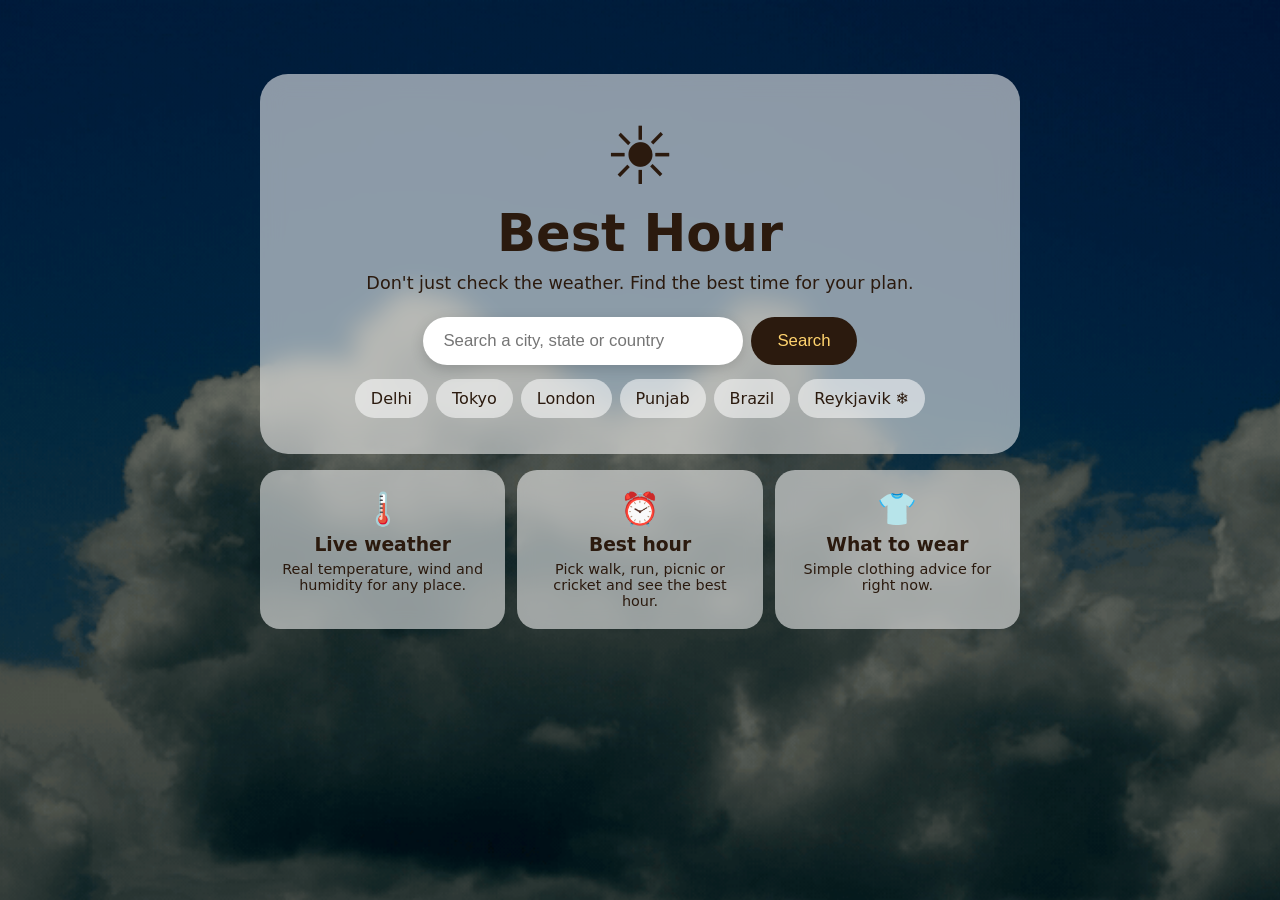
==== Kartik bisht/index.html @ 25b7f53b "background gif update" ====
<!DOCTYPE html>
<html lang="en">
<head>
  <meta charset="UTF-8">
  <meta name="viewport" content="width=device-width, initial-scale=1">
  <title>Best Hour - Weather for your plans</title>
  <link rel="stylesheet" href="style.css">
</head>

<!-- class="home" tells the CSS this is the home page -->
<body class="home" data-sky="sunny">

  <!-- BACKGROUND VIDEO (YOUR PART)
       1. Put your video in the "images" folder and name it home.mp4
          (or change the name in src below).
       2. autoplay + muted + loop + playsinline = plays by itself, silently, forever.
       If the file is missing, the colored background is shown instead. -->
  <video class="bg-video" autoplay muted loop playsinline>
    <source src="images/home.mp4" type="video/mp4">
  </video>
  <div class="video-overlay"></div>   <!-- a light dark layer so the text is easy to read -->


  <!-- Two clouds that slowly drift across the screen (animated in CSS) -->
  <div class="cloud cloud1">☁️</div>
  <div class="cloud cloud2">☁️</div>

  <main>
    <!-- Main glass card -->
    <section class="hero">
      <div class="sun">☀️</div>
      <h1>Best Hour</h1>
      <p>Don't just check the weather. Find the best time for your plan.</p>

      <!-- The form sends the text to results.html in the SAME tab. -->
      <form action="results.html">
        <input type="text" name="city" placeholder="Search a city, state or country" required>
        <button type="submit">Search</button>
      </form>

      <!-- Quick links: each one opens results.html with a ready-made place -->
      <div class="chips">
        <a class="chip" href="results.html?city=Delhi">Delhi</a>
        <a class="chip" href="results.html?city=Tokyo">Tokyo</a>
        <a class="chip" href="results.html?city=London">London</a>
        <a class="chip" href="results.html?city=Punjab">Punjab</a>
        <a class="chip" href="results.html?city=Brazil">Brazil</a>
        <a class="chip" href="results.html?city=Reykjavik">Reykjavik ❄️</a>
      </div>
    </section>

    <!-- Three small cards that explain what the app does -->
    <section class="features">
      <div class="card">
        <span>🌡️</span>
        <h3>Live weather</h3>
        <p>Real temperature, wind and humidity for any place.</p>
      </div>
      <div class="card">
        <span>⏰</span>
        <h3>Best hour</h3>
        <p>Pick walk, run, picnic or cricket and see the best hour.</p>
      </div>
      <div class="card">
        <span>👕</span>
        <h3>What to wear</h3>
        <p>Simple clothing advice for right now.</p>
      </div>
    </section>
  </main>

</body>
</html>
---- Kartik bisht/style.css ----
/* ===== 1. COLORS =====
   The JavaScript sets data-sky on <body> (sunny / cloudy / rainy / winter)
   and the colors below change by themselves. */
:root { --bg1:#ffd36e; --bg2:#ff9a5a; --ink:#2b1a0e; --card:rgba(255,255,255,.55); --good:#1f9d55; --ok:#e0a100; --bad:#d64545; --gif:none; }
body[data-sky="cloudy"] { --bg1:#cfd8e3; --bg2:#8c9bb0; --ink:#1c2530; }
body[data-sky="rainy"]  { --bg1:#6f8fb3; --bg2:#34495e; --ink:#f2f6fa; --card:rgba(20,30,45,.55); }
body[data-sky="winter"] { --bg1:#e3f4ff; --bg2:#7fb6e6; --ink:#0f2a43; --card:rgba(255,255,255,.6); }  /* icy blue */

/* ===== 2. BACKGROUND GIFS (YOUR PART) =====
   Each sky has a "--gif" line below. To add an animated background:
   1. Put your .gif file inside the "images" folder.
   2. Replace "none" with url("images/yourfile.gif")  (see the examples in the comments).
   If the line stays "none", the colored gradient is shown instead, so nothing breaks. */
body[data-sky="sunny"]  { --gif: url("background.gif"); }  /* PASTE YOUR GIF HERE, e.g. url("images/sunny.gif") */
body[data-sky="cloudy"] { --gif: url("cloudy.gif"); }  /* PASTE YOUR GIF HERE, e.g. url("images/cloudy.gif") */
body[data-sky="rainy"]  { --gif: url("rain.gif"); }  /* PASTE YOUR GIF HERE, e.g. url("images/rainy.gif") */
body[data-sky="winter"]  { --gif: url("winter.gif"); }  /* PASTE YOUR GIF HERE, e.g. url("images/winter.gif") */
/* The home page rule must stay LAST, so it wins over the sky rules above. */
body.home[data-sky]             { --gif: url("background2.gif"); }  /* PASTE YOUR GIF HERE, e.g. url("images/home.gif") */

/* ===== 3. BASIC PAGE ===== */
* { box-sizing: border-box; margin: 0; }
body { font-family: system-ui, sans-serif; color: var(--ink); min-height: 100vh; padding: 20px;
       /* the gif goes on top, the gradient is the backup underneath */
       background-image: var(--gif), linear-gradient(160deg, var(--bg1), var(--bg2));
       background-size: cover; background-position: center; background-attachment: fixed;
       transition: background .6s; }
main { max-width: 760px; margin: 0 auto; }
.card { background: var(--card); backdrop-filter: blur(10px); border-radius: 20px; padding: 20px; margin-top: 16px; }

/* ===== 4. HOME PAGE ===== */
.home main { padding-top: 6vh; }
.hero { text-align: center; padding: 36px 20px; border-radius: 28px;
        background: var(--card); backdrop-filter: blur(12px); }
.hero h1 { font-size: 3.2rem; }
.hero p { margin: 10px 0 24px; font-size: 1.1rem; }
.sun { font-size: 5rem; animation: float 3s ease-in-out infinite; }

form { display: flex; gap: 8px; justify-content: center; flex-wrap: wrap; }
input { padding: 14px 20px; font-size: 1.05rem; border: 0; border-radius: 999px; width: 320px;
        max-width: 100%; box-shadow: 0 4px 14px rgba(0,0,0,.15); }
input:focus { outline: 3px solid var(--ink); }
button { padding: 14px 26px; font-size: 1.05rem; border: 0; border-radius: 999px; cursor: pointer;
         background: var(--ink); color: var(--bg1); transition: transform .2s; }
button:hover { transform: scale(1.06); }

/* three small info cards */
.features { display: grid; grid-template-columns: repeat(3, 1fr); gap: 12px; margin-top: 16px; text-align: center; }
.features .card { margin-top: 0; transition: transform .2s; }
.features .card:hover { transform: translateY(-6px); }
.features span { font-size: 2rem; }
.features h3 { margin: 6px 0; }
.features p { font-size: .9rem; }

/* drifting clouds */
.cloud { position: fixed; font-size: 4rem; left: -10%; opacity: .8; animation: drift 30s linear infinite; }
.cloud1 { top: 8%; }
.cloud2 { top: 55%; font-size: 3rem; animation-duration: 45s; animation-delay: -15s; }

/* ===== 5. ANIMATIONS ===== */
@keyframes float { 50% { transform: translateY(-14px); } }       /* sun goes up and down */
@keyframes drift { to { transform: translateX(130vw); } }        /* cloud moves across */

/* ===== 6. CHIPS (small round buttons and links) ===== */
.chips { display: flex; gap: 8px; flex-wrap: wrap; margin: 14px 0; }
.hero .chips { justify-content: center; margin-bottom: 0; }
.chip { padding: 8px 14px; border-radius: 999px; border: 2px solid transparent; font-size: 1rem;
        background: var(--card); color: var(--ink); text-decoration: none; cursor: pointer; }
.chip:hover, .chip.active { border-color: var(--ink); }

/* ===== 7. RESULTS PAGE ===== */
.now { display: flex; justify-content: space-between; flex-wrap: wrap; gap: 12px; }
.temp { font-size: 4rem; font-weight: bold; }
.outfit { max-width: 240px; }
.verdict { font-size: 1.5rem; font-weight: bold; margin: 8px 0 14px; }

/* Bars: height = score, color = good / ok / bad (the JavaScript sets both) */
.bars { display: flex; align-items: flex-end; gap: 4px; height: 140px; overflow-x: auto; }
.bar { flex: 1; min-width: 26px; border-radius: 8px 8px 4px 4px; color: white; font-size: .7rem;
       text-align: center; padding-top: 4px; cursor: pointer; }
.bar.best { outline: 3px solid var(--ink); }
.hours { display: flex; gap: 4px; font-size: .7rem; margin: 4px 0 10px; }
.hours span { flex: 1; min-width: 26px; text-align: center; }

.days { display: grid; grid-template-columns: repeat(5, 1fr); gap: 8px; text-align: center; }
.days b { display: block; font-size: 1.1rem; }

/* ===== 8. SMALL SCREENS + REDUCED MOTION ===== */
@media (max-width: 600px) { .features { grid-template-columns: 1fr; } }
@media (prefers-reduced-motion: reduce) { .sun, .cloud { animation: none; } }

/* ===== 9. BACKGROUND VIDEO (home page) ===== */
.bg-video { position: fixed; inset: 0; width: 100%; height: 100%; object-fit: cover; z-index: -1; }
.video-overlay { position: fixed; inset: 0; background: rgba(0, 0, 0, .25); z-index: -1; }

/* ===== 10. BACK BUTTON (results page) ===== */
.back { display: inline-block; padding: 10px 18px; border-radius: 999px; text-decoration: none;
        color: var(--ink); background: var(--card); backdrop-filter: blur(10px);
        border: 2px solid transparent; transition: transform .2s, border-color .2s, box-shadow .2s; }
.back .arrow { display: inline-block; transition: transform .2s; }
.back:hover { transform: translateY(-3px); border-color: var(--ink); box-shadow: 0 6px 16px rgba(0,0,0,.2); }
.back:hover .arrow { transform: translateX(-6px); }   /* the arrow slides left */
.back:active { transform: scale(.95); }               /* small press effect when clicked */
.back:focus-visible { outline: 3px solid var(--ink); }

@media (prefers-reduced-motion: reduce) { .bg-video { display: none; } }
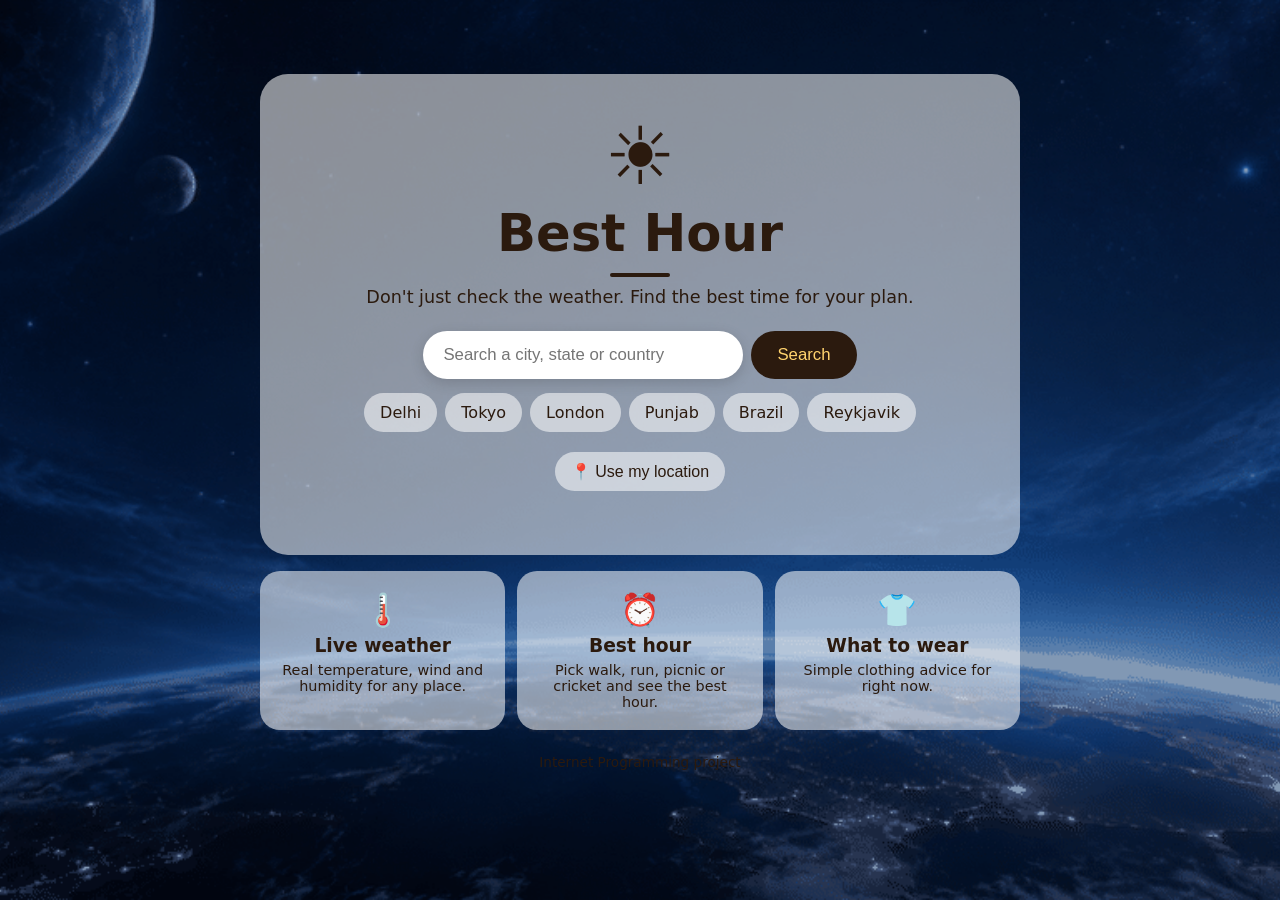
==== commit 3dd1dd9c: "time dealy update" ====
--- a/Kartik bisht/index.html
+++ b/Kartik bisht/index.html
@@ -4,52 +4,50 @@
   <meta charset="UTF-8">
   <meta name="viewport" content="width=device-width, initial-scale=1">
   <title>Best Hour - Weather for your plans</title>
+  <meta name="description" content="Live weather for any place, plus the best hour of the day for your walk, run, picnic or cricket game.">
   <link rel="stylesheet" href="style.css">
 </head>
-
-<!-- class="home" tells the CSS this is the home page -->
+<!-- hallo -->
+<!-- class="home" tells the CSS and the JavaScript that this is the home page -->
 <body class="home" data-sky="sunny">
 
-  <!-- BACKGROUND VIDEO (YOUR PART)
-       1. Put your video in the "images" folder and name it home.mp4
-          (or change the name in src below).
-       2. autoplay + muted + loop + playsinline = plays by itself, silently, forever.
-       If the file is missing, the colored background is shown instead. -->
-  <video class="bg-video" autoplay muted loop playsinline>
+  <!-- BACKGROUND VIDEO: put your video at images/home.mp4 (plays silently on a loop) -->
+  <video class="bg-video" autoplay muted loop>
     <source src="images/home.mp4" type="video/mp4">
   </video>
   <div class="video-overlay"></div>   <!-- a light dark layer so the text is easy to read -->
 
+  <main>
+    <section class="hero">
+      <header>
+        <div class="sun">☀️</div>
+        <h1>Best Hour</h1>
+        <p>Don't just check the weather. Find the best time for your plan.</p>
+      </header>
 
-  <!-- Two clouds that slowly drift across the screen (animated in CSS) -->
-  <div class="cloud cloud1">☁️</div>
-  <div class="cloud cloud2">☁️</div>
-
-  <main>
-    <!-- Main glass card -->
-    <section class="hero">
-      <div class="sun">☀️</div>
-      <h1>Best Hour</h1>
-      <p>Don't just check the weather. Find the best time for your plan.</p>
-
-      <!-- The form sends the text to results.html in the SAME tab. -->
-      <form action="results.html">
+      <!-- No "action" here: results.js saves the place and opens results.html -->
+      <form id="searchForm">
         <input type="text" name="city" placeholder="Search a city, state or country" required>
         <button type="submit">Search</button>
       </form>
 
-      <!-- Quick links: each one opens results.html with a ready-made place -->
-      <div class="chips">
-        <a class="chip" href="results.html?city=Delhi">Delhi</a>
-        <a class="chip" href="results.html?city=Tokyo">Tokyo</a>
-        <a class="chip" href="results.html?city=London">London</a>
-        <a class="chip" href="results.html?city=Punjab">Punjab</a>
-        <a class="chip" href="results.html?city=Brazil">Brazil</a>
-        <a class="chip" href="results.html?city=Reykjavik">Reykjavik ❄️</a>
+      <!-- Quick links (navigation) -->
+      <nav class="chips">
+        <a class="chip" href="results.html">Delhi</a>
+        <a class="chip" href="results.html">Tokyo</a>
+        <a class="chip" href="results.html">London</a>
+        <a class="chip" href="results.html">Punjab</a>
+        <a class="chip" href="results.html">Brazil</a>
+        <a class="chip" href="results.html">Reykjavik</a>
+      </nav>
+
+      <!-- Geolocation API: uses the device's location -->
+      <div class="location">
+        <button type="button" class="chip" id="locationBtn">📍 Use my location</button>
+        <p id="locationMsg"></p>
       </div>
     </section>
 
-    <!-- Three small cards that explain what the app does -->
     <section class="features">
       <div class="card">
         <span>🌡️</span>
@@ -69,5 +67,8 @@
     </section>
   </main>
 
+  <footer>Internet Programming project</footer>
+
+  <script src="results.js"></script>
 </body>
 </html>
--- a/Kartik bisht/style.css
+++ b/Kartik bisht/style.css
@@ -1,10 +1,11 @@
 /* ===== 1. COLORS =====
-   The JavaScript sets data-sky on <body> (sunny / cloudy / rainy / winter)
+   The JavaScript sets data-sky on <body> (sunny / cloudy / rainy / winter / night)
    and the colors below change by themselves. */
 :root { --bg1:#ffd36e; --bg2:#ff9a5a; --ink:#2b1a0e; --card:rgba(255,255,255,.55); --good:#1f9d55; --ok:#e0a100; --bad:#d64545; --gif:none; }
 body[data-sky="cloudy"] { --bg1:#cfd8e3; --bg2:#8c9bb0; --ink:#1c2530; }
 body[data-sky="rainy"]  { --bg1:#6f8fb3; --bg2:#34495e; --ink:#f2f6fa; --card:rgba(20,30,45,.55); }
 body[data-sky="winter"] { --bg1:#e3f4ff; --bg2:#7fb6e6; --ink:#0f2a43; --card:rgba(255,255,255,.6); }  /* icy blue */
+body[data-sky="night"]  { --bg1:#27305c; --bg2:#0e1230; --ink:#eef0ff; --card:rgba(255,255,255,.15); }
 
 /* ===== 2. BACKGROUND GIFS (YOUR PART) =====
    Each sky has a "--gif" line below. To add an animated background:
@@ -15,23 +16,23 @@
 body[data-sky="cloudy"] { --gif: url("cloudy.gif"); }  /* PASTE YOUR GIF HERE, e.g. url("images/cloudy.gif") */
 body[data-sky="rainy"]  { --gif: url("rain.gif"); }  /* PASTE YOUR GIF HERE, e.g. url("images/rainy.gif") */
 body[data-sky="winter"]  { --gif: url("winter.gif"); }  /* PASTE YOUR GIF HERE, e.g. url("images/winter.gif") */
+body[data-sky="night"]  { --gif: url("night2.gif"); }  /* PASTE YOUR GIF HERE, e.g. url("night.gif") */
 /* The home page rule must stay LAST, so it wins over the sky rules above. */
-body.home[data-sky]             { --gif: url("background2.gif"); }  /* PASTE YOUR GIF HERE, e.g. url("images/home.gif") */
+body.home[data-sky]             { --gif: url("cosmic_luxury_animated.gif"); }  /* PASTE YOUR GIF HERE, e.g. url("images/home.gif") */
 
 /* ===== 3. BASIC PAGE ===== */
 * { box-sizing: border-box; margin: 0; }
 body { font-family: system-ui, sans-serif; color: var(--ink); min-height: 100vh; padding: 20px;
        /* the gif goes on top, the gradient is the backup underneath */
        background-image: var(--gif), linear-gradient(160deg, var(--bg1), var(--bg2));
-       background-size: cover; background-position: center; background-attachment: fixed;
-       transition: background .6s; }
+       background-size: cover; background-position: center; }
 main { max-width: 760px; margin: 0 auto; }
-.card { background: var(--card); backdrop-filter: blur(10px); border-radius: 20px; padding: 20px; margin-top: 16px; }
+.card { background: var(--card); border-radius: 20px; padding: 20px; margin-top: 16px; }
 
 /* ===== 4. HOME PAGE ===== */
 .home main { padding-top: 6vh; }
 .hero { text-align: center; padding: 36px 20px; border-radius: 28px;
-        background: var(--card); backdrop-filter: blur(12px); }
+        background: var(--card); }
 .hero h1 { font-size: 3.2rem; }
 .hero p { margin: 10px 0 24px; font-size: 1.1rem; }
 .sun { font-size: 5rem; animation: float 3s ease-in-out infinite; }
@@ -52,14 +53,8 @@
 .features h3 { margin: 6px 0; }
 .features p { font-size: .9rem; }
 
-/* drifting clouds */
-.cloud { position: fixed; font-size: 4rem; left: -10%; opacity: .8; animation: drift 30s linear infinite; }
-.cloud1 { top: 8%; }
-.cloud2 { top: 55%; font-size: 3rem; animation-duration: 45s; animation-delay: -15s; }
-
 /* ===== 5. ANIMATIONS ===== */
 @keyframes float { 50% { transform: translateY(-14px); } }       /* sun goes up and down */
-@keyframes drift { to { transform: translateX(130vw); } }        /* cloud moves across */
 
 /* ===== 6. CHIPS (small round buttons and links) ===== */
 .chips { display: flex; gap: 8px; flex-wrap: wrap; margin: 14px 0; }
@@ -87,20 +82,30 @@
 
 /* ===== 8. SMALL SCREENS + REDUCED MOTION ===== */
 @media (max-width: 600px) { .features { grid-template-columns: 1fr; } }
-@media (prefers-reduced-motion: reduce) { .sun, .cloud { animation: none; } }
 
 /* ===== 9. BACKGROUND VIDEO (home page) ===== */
-.bg-video { position: fixed; inset: 0; width: 100%; height: 100%; object-fit: cover; z-index: -1; }
-.video-overlay { position: fixed; inset: 0; background: rgba(0, 0, 0, .25); z-index: -1; }
+.bg-video { position: fixed; top: 0; left: 0; width: 100%; height: 100%; object-fit: cover; z-index: -1; }
+.video-overlay { position: fixed; top: 0; left: 0; right: 0; bottom: 0; background: rgba(0, 0, 0, .25); z-index: -1; }
 
 /* ===== 10. BACK BUTTON (results page) ===== */
 .back { display: inline-block; padding: 10px 18px; border-radius: 999px; text-decoration: none;
-        color: var(--ink); background: var(--card); backdrop-filter: blur(10px);
+        color: var(--ink); background: var(--card);
         border: 2px solid transparent; transition: transform .2s, border-color .2s, box-shadow .2s; }
 .back .arrow { display: inline-block; transition: transform .2s; }
 .back:hover { transform: translateY(-3px); border-color: var(--ink); box-shadow: 0 6px 16px rgba(0,0,0,.2); }
 .back:hover .arrow { transform: translateX(-6px); }   /* the arrow slides left */
 .back:active { transform: scale(.95); }               /* small press effect when clicked */
-.back:focus-visible { outline: 3px solid var(--ink); }
+.back:focus { outline: 3px solid var(--ink); }
 
-@media (prefers-reduced-motion: reduce) { .bg-video { display: none; } }+/* ===== 11. EXTRAS ===== */
+/* Pseudo-element: draws a small line under the home page title */
+.hero h1::after { content: ""; display: block; width: 60px; height: 4px; margin: 10px auto 0;
+                  background: var(--ink); border-radius: 4px; }
+#locationMsg { margin: 8px 0 0; font-size: .9rem; }
+footer { text-align: center; margin-top: 24px; font-size: .85rem; }
+header nav { max-width: 760px; margin: 0 auto; }
+/* ===== 12. "USE MY LOCATION" BUTTON =====
+   It sits in its own box (.location) with space above it, so it never touches the quick links. */
+.location { margin-top: 20px; text-align: center; clear: both; }
+.location .chip { display: inline-block; }
+#locationMsg { min-height: 1.4em; }   /* keeps space reserved so the page does not jump when a message appears */
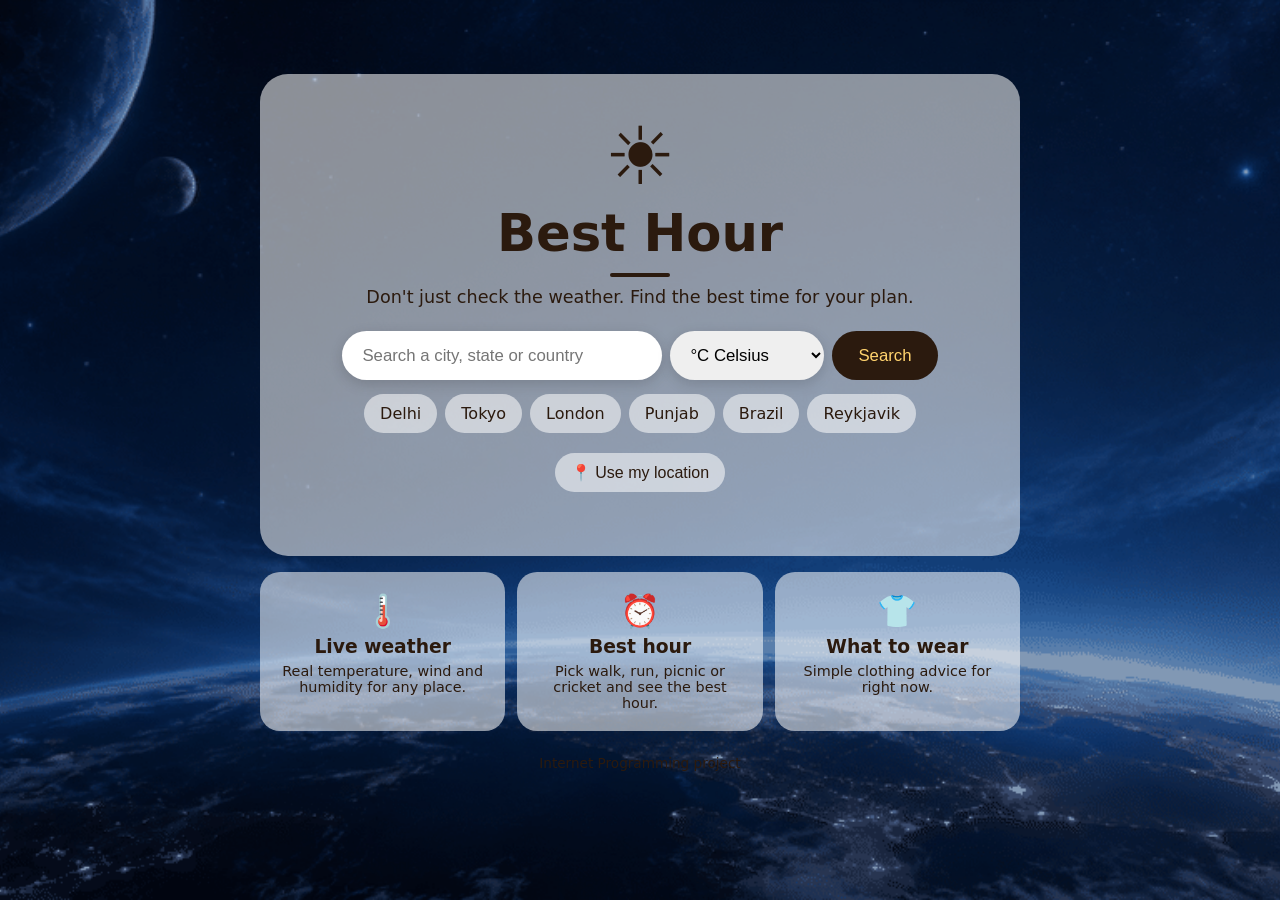
==== commit 33106073: "added  error page and unit seelection" ====
--- a/Kartik bisht/index.html
+++ b/Kartik bisht/index.html
@@ -28,6 +28,11 @@
       <!-- No "action" here: results.js saves the place and opens results.html -->
       <form id="searchForm">
         <input type="text" name="city" placeholder="Search a city, state or country" required>
+        <select id="unitSelect" aria-label="Temperature unit">
+          <option value="C">°C Celsius</option>
+          <option value="F">°F Fahrenheit</option>
+          <option value="K">K Kelvin</option>
+        </select>
         <button type="submit">Search</button>
       </form>
 
--- a/Kartik bisht/style.css
+++ b/Kartik bisht/style.css
@@ -6,6 +6,7 @@
 body[data-sky="rainy"]  { --bg1:#6f8fb3; --bg2:#34495e; --ink:#f2f6fa; --card:rgba(20,30,45,.55); }
 body[data-sky="winter"] { --bg1:#e3f4ff; --bg2:#7fb6e6; --ink:#0f2a43; --card:rgba(255,255,255,.6); }  /* icy blue */
 body[data-sky="night"]  { --bg1:#27305c; --bg2:#0e1230; --ink:#eef0ff; --card:rgba(255,255,255,.15); }
+body[data-sky="error"]  { --bg1:#ece6fa; --bg2:#a495cf; --ink:#2a2140; --card:rgba(255,255,255,.65); }  /* soft purple */
 
 /* ===== 2. BACKGROUND GIFS (YOUR PART) =====
    Each sky has a "--gif" line below. To add an animated background:
@@ -17,6 +18,7 @@
 body[data-sky="rainy"]  { --gif: url("rain.gif"); }  /* PASTE YOUR GIF HERE, e.g. url("images/rainy.gif") */
 body[data-sky="winter"]  { --gif: url("winter.gif"); }  /* PASTE YOUR GIF HERE, e.g. url("images/winter.gif") */
 body[data-sky="night"]  { --gif: url("night2.gif"); }  /* PASTE YOUR GIF HERE, e.g. url("night.gif") */
+body[data-sky="error"]  { --gif: none; --error-gif: none; }  /* PASTE YOUR ERROR GIF HERE, e.g. --error-gif: url("error.gif") */
 /* The home page rule must stay LAST, so it wins over the sky rules above. */
 body.home[data-sky]             { --gif: url("cosmic_luxury_animated.gif"); }  /* PASTE YOUR GIF HERE, e.g. url("images/home.gif") */
 
@@ -103,9 +105,28 @@
                   background: var(--ink); border-radius: 4px; }
 #locationMsg { margin: 8px 0 0; font-size: .9rem; }
 footer { text-align: center; margin-top: 24px; font-size: .85rem; }
-header nav { max-width: 760px; margin: 0 auto; }
+header nav { max-width: 760px; margin: 0 auto; display: flex; justify-content: space-between; align-items: center; gap: 12px; }
 /* ===== 12. "USE MY LOCATION" BUTTON =====
    It sits in its own box (.location) with space above it, so it never touches the quick links. */
 .location { margin-top: 20px; text-align: center; clear: both; }
 .location .chip { display: inline-block; }
-#locationMsg { min-height: 1.4em; }   /* keeps space reserved so the page does not jump when a message appears */+#locationMsg { min-height: 1.4em; }   /* keeps space reserved so the page does not jump when a message appears */
+/* ===== 13. TEMPERATURE SELECT ===== */
+select { padding: 14px 16px; font-size: 1.05rem; border: 0; border-radius: 999px; cursor: pointer;
+         box-shadow: 0 4px 14px rgba(0,0,0,.15); }
+header nav select { padding: 10px 14px; font-size: 1rem; background: var(--card); color: var(--ink); box-shadow: none; }
+
+/* ===== 14. ERROR PAGE ===== */
+.error { text-align: center; }
+.error h2 { margin: 8px 0; }
+.error form { margin: 18px 0; }
+.error .chip { display: inline-block; }
+/* The big picture: an emoji that sways like it is searching. A GIF (--error-gif) goes behind it. */
+.error-art { height: 150px; display: flex; align-items: center; justify-content: center; font-size: 5rem;
+             background-image: var(--error-gif, none); background-size: contain;
+             background-repeat: no-repeat; background-position: center; }
+.error-art span { display: inline-block; animation: search 2.5s ease-in-out infinite; }
+@keyframes search {
+  0%, 100% { transform: translateX(-30px) rotate(-12deg); }
+  50%      { transform: translateX(30px) rotate(12deg); }
+}
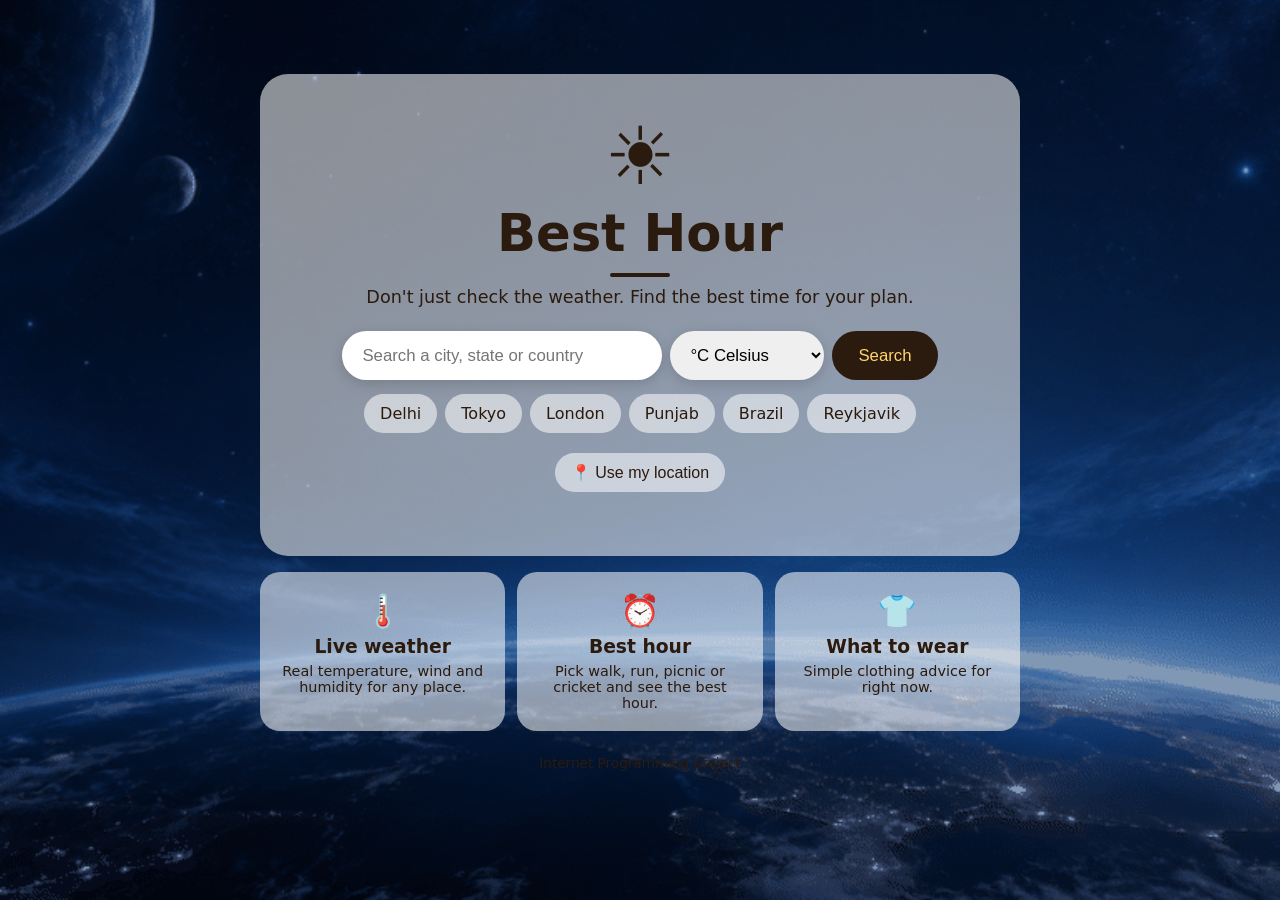
==== commit 62cdf28d: "time lag fix" ====
--- a/Kartik bisht/index.html
+++ b/Kartik bisht/index.html
@@ -5,6 +5,8 @@
   <meta name="viewport" content="width=device-width, initial-scale=1">
   <title>Best Hour - Weather for your plans</title>
   <meta name="description" content="Live weather for any place, plus the best hour of the day for your walk, run, picnic or cricket game.">
+  <link rel="preconnect" href="https://geocoding-api.open-meteo.com">
+  <link rel="preconnect" href="https://api.open-meteo.com">
   <link rel="stylesheet" href="style.css">
 </head>
 <!-- hallo -->
--- a/Kartik bisht/style.css
+++ b/Kartik bisht/style.css
@@ -7,6 +7,7 @@
 body[data-sky="winter"] { --bg1:#e3f4ff; --bg2:#7fb6e6; --ink:#0f2a43; --card:rgba(255,255,255,.6); }  /* icy blue */
 body[data-sky="night"]  { --bg1:#27305c; --bg2:#0e1230; --ink:#eef0ff; --card:rgba(255,255,255,.15); }
 body[data-sky="error"]  { --bg1:#ece6fa; --bg2:#a495cf; --ink:#2a2140; --card:rgba(255,255,255,.65); }  /* soft purple */
+body[data-sky="loading"] { --bg1:#e6eef8; --bg2:#b9c8de; --ink:#1c2530; --gif: none; }  /* shown only while the weather loads */
 
 /* ===== 2. BACKGROUND GIFS (YOUR PART) =====
    Each sky has a "--gif" line below. To add an animated background:
@@ -129,4 +130,11 @@
 @keyframes search {
   0%, 100% { transform: translateX(-30px) rotate(-12deg); }
   50%      { transform: translateX(30px) rotate(12deg); }
-}+}
+
+/* ===== 15. LOADING SPINNER ===== */
+.spinner { display: inline-block; width: 18px; height: 18px; vertical-align: middle; margin-right: 6px;
+           border: 3px solid var(--ink); border-top-color: transparent; border-radius: 50%;
+           animation: spin .8s linear infinite; }
+@keyframes spin { to { transform: rotate(360deg); } }
+.detail { font-size: .8rem; opacity: .7; }
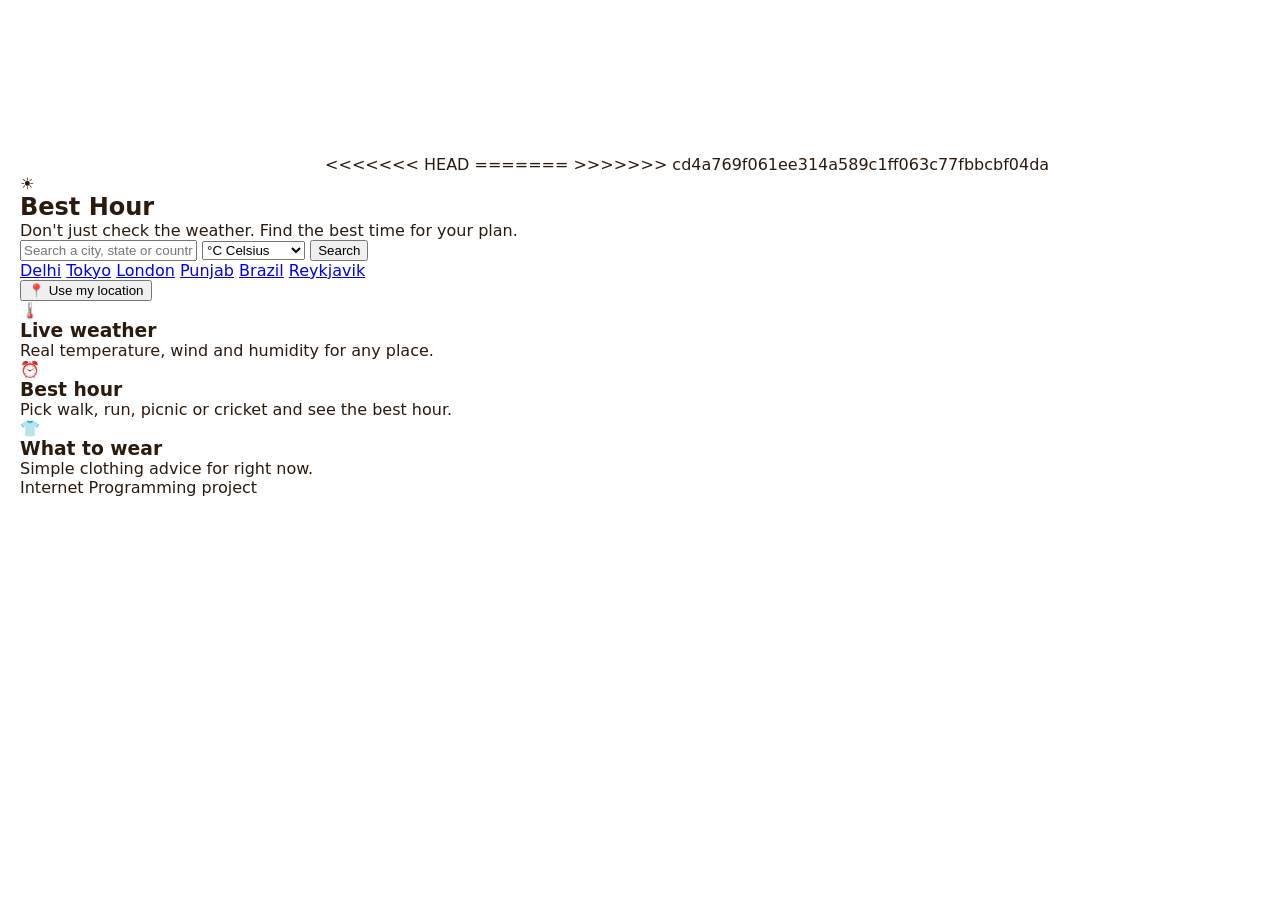
==== commit c8b3934d: "Merge branch 'main' of https://github.com/kbisht2304-gif/CSE-326-project" ====
--- a/Kartik bisht/index.html
+++ b/Kartik bisht/index.html
@@ -9,15 +9,19 @@
   <link rel="preconnect" href="https://api.open-meteo.com">
   <link rel="stylesheet" href="style.css">
 </head>
-<!-- hallo -->
-<!-- class="home" tells the CSS and the JavaScript that this is the home page -->
+
 <body class="home" data-sky="sunny">
 
-  <!-- BACKGROUND VIDEO: put your video at images/home.mp4 (plays silently on a loop) -->
   <video class="bg-video" autoplay muted loop>
     <source src="images/home.mp4" type="video/mp4">
   </video>
-  <div class="video-overlay"></div>   <!-- a light dark layer so the text is easy to read -->
+<<<<<<< HEAD
+=======
+
+
+  
+>>>>>>> cd4a769f061ee314a589c1ff063c77fbbcbf04da
+  <div class="video-overlay"></div>   
 
   <main>
     <section class="hero">
@@ -27,7 +31,7 @@
         <p>Don't just check the weather. Find the best time for your plan.</p>
       </header>
 
-      <!-- No "action" here: results.js saves the place and opens results.html -->
+      
       <form id="searchForm">
         <input type="text" name="city" placeholder="Search a city, state or country" required>
         <select id="unitSelect" aria-label="Temperature unit">
@@ -38,7 +42,6 @@
         <button type="submit">Search</button>
       </form>
 
-      <!-- Quick links (navigation) -->
       <nav class="chips">
         <a class="chip" href="results.html">Delhi</a>
         <a class="chip" href="results.html">Tokyo</a>
@@ -48,7 +51,6 @@
         <a class="chip" href="results.html">Reykjavik</a>
       </nav>
 
-      <!-- Geolocation API: uses the device's location -->
       <div class="location">
         <button type="button" class="chip" id="locationBtn">📍 Use my location</button>
         <p id="locationMsg"></p>
--- a/Kartik bisht/style.css
+++ b/Kartik bisht/style.css
@@ -1,38 +1,49 @@
-/* ===== 1. COLORS =====
-   The JavaScript sets data-sky on <body> (sunny / cloudy / rainy / winter / night)
-   and the colors below change by themselves. */
+
 :root { --bg1:#ffd36e; --bg2:#ff9a5a; --ink:#2b1a0e; --card:rgba(255,255,255,.55); --good:#1f9d55; --ok:#e0a100; --bad:#d64545; --gif:none; }
 body[data-sky="cloudy"] { --bg1:#cfd8e3; --bg2:#8c9bb0; --ink:#1c2530; }
 body[data-sky="rainy"]  { --bg1:#6f8fb3; --bg2:#34495e; --ink:#f2f6fa; --card:rgba(20,30,45,.55); }
-body[data-sky="winter"] { --bg1:#e3f4ff; --bg2:#7fb6e6; --ink:#0f2a43; --card:rgba(255,255,255,.6); }  /* icy blue */
+body[data-sky="winter"] { --bg1:#e3f4ff; --bg2:#7fb6e6; --ink:#0f2a43; --card:rgba(255,255,255,.6); }  
 body[data-sky="night"]  { --bg1:#27305c; --bg2:#0e1230; --ink:#eef0ff; --card:rgba(255,255,255,.15); }
-body[data-sky="error"]  { --bg1:#ece6fa; --bg2:#a495cf; --ink:#2a2140; --card:rgba(255,255,255,.65); }  /* soft purple */
-body[data-sky="loading"] { --bg1:#e6eef8; --bg2:#b9c8de; --ink:#1c2530; --gif: none; }  /* shown only while the weather loads */
+body[data-sky="error"]  { --bg1:#ece6fa; --bg2:#a495cf; --ink:#2a2140; --card:rgba(255,255,255,.65); }  
+<<<<<<< HEAD
+body[data-sky="loading"] { --bg1:#e6eef8; --bg2:#b9c8de; --ink:#1c2530; --gif: none; }
 
-/* ===== 2. BACKGROUND GIFS (YOUR PART) =====
-   Each sky has a "--gif" line below. To add an animated background:
-   1. Put your .gif file inside the "images" folder.
-   2. Replace "none" with url("images/yourfile.gif")  (see the examples in the comments).
-   If the line stays "none", the colored gradient is shown instead, so nothing breaks. */
-body[data-sky="sunny"]  { --gif: url("background.gif"); }  /* PASTE YOUR GIF HERE, e.g. url("images/sunny.gif") */
-body[data-sky="cloudy"] { --gif: url("cloudy.gif"); }  /* PASTE YOUR GIF HERE, e.g. url("images/cloudy.gif") */
-body[data-sky="rainy"]  { --gif: url("rain.gif"); }  /* PASTE YOUR GIF HERE, e.g. url("images/rainy.gif") */
-body[data-sky="winter"]  { --gif: url("winter.gif"); }  /* PASTE YOUR GIF HERE, e.g. url("images/winter.gif") */
-body[data-sky="night"]  { --gif: url("night2.gif"); }  /* PASTE YOUR GIF HERE, e.g. url("night.gif") */
-body[data-sky="error"]  { --gif: none; --error-gif: none; }  /* PASTE YOUR ERROR GIF HERE, e.g. --error-gif: url("error.gif") */
-/* The home page rule must stay LAST, so it wins over the sky rules above. */
-body.home[data-sky]             { --gif: url("cosmic_luxury_animated.gif"); }  /* PASTE YOUR GIF HERE, e.g. url("images/home.gif") */
+body[data-sky="sunny"]  { --gif: url("background.gif"); }  
+body[data-sky="cloudy"] { --gif: url("cloudy.gif"); } 
+body[data-sky="rainy"]  { --gif: url("rain.gif"); }  
+body[data-sky="winter"]  { --gif: url("winter.gif"); }  
+body[data-sky="night"]  { --gif: url("night2.gif"); }  
+body[data-sky="error"]  { --gif: none; --error-gif: none; }  
+body.home[data-sky]             { --gif: url("cosmic_luxury_animated.gif"); }  
 
-/* ===== 3. BASIC PAGE ===== */
 * { box-sizing: border-box; margin: 0; }
 body { font-family: system-ui, sans-serif; color: var(--ink); min-height: 100vh; padding: 20px;
-       /* the gif goes on top, the gradient is the backup underneath */
+=======
+body[data-sky="loading"] { --bg1:#e6eef8; --bg2:#b9c8de; --ink:#1c2530; --gif: none; }  
+
+
+body[data-sky="sunny"]  { --gif: url("background.gif"); }  
+body[data-sky="cloudy"] { --gif: url("cloudy.gif"); }  
+body[data-sky="rainy"]  { --gif: url("rain.gif"); }  
+body[data-sky="winter"]  { --gif: url("winter.gif"); }  
+body[data-sky="night"]  { --gif: url("night2.gif"); }  
+body[data-sky="error"]  { --gif: none; --error-gif: none; }  
+body.home[data-sky]             { --gif: url("cosmic_luxury_animated.gif"); } 
+
+
+* { box-sizing: border-box; margin: 0; }
+body { font-family: system-ui, sans-serif; color: var(--ink); min-height: 100vh; padding: 20px;
+      
+>>>>>>> cd4a769f061ee314a589c1ff063c77fbbcbf04da
        background-image: var(--gif), linear-gradient(160deg, var(--bg1), var(--bg2));
        background-size: cover; background-position: center; }
 main { max-width: 760px; margin: 0 auto; }
 .card { background: var(--card); border-radius: 20px; padding: 20px; margin-top: 16px; }
 
-/* ===== 4. HOME PAGE ===== */
+<<<<<<< HEAD
+=======
+
+>>>>>>> cd4a769f061ee314a589c1ff063c77fbbcbf04da
 .home main { padding-top: 6vh; }
 .hero { text-align: center; padding: 36px 20px; border-radius: 28px;
         background: var(--card); }
@@ -48,7 +59,7 @@
          background: var(--ink); color: var(--bg1); transition: transform .2s; }
 button:hover { transform: scale(1.06); }
 
-/* three small info cards */
+
 .features { display: grid; grid-template-columns: repeat(3, 1fr); gap: 12px; margin-top: 16px; text-align: center; }
 .features .card { margin-top: 0; transition: transform .2s; }
 .features .card:hover { transform: translateY(-6px); }
@@ -56,23 +67,27 @@
 .features h3 { margin: 6px 0; }
 .features p { font-size: .9rem; }
 
-/* ===== 5. ANIMATIONS ===== */
-@keyframes float { 50% { transform: translateY(-14px); } }       /* sun goes up and down */
 
-/* ===== 6. CHIPS (small round buttons and links) ===== */
+<<<<<<< HEAD
+@keyframes float { 50% { transform: translateY(-14px); } }       
+=======
+@keyframes float { 50% { transform: translateY(-14px); } }      
+>>>>>>> cd4a769f061ee314a589c1ff063c77fbbcbf04da
+
+
 .chips { display: flex; gap: 8px; flex-wrap: wrap; margin: 14px 0; }
 .hero .chips { justify-content: center; margin-bottom: 0; }
 .chip { padding: 8px 14px; border-radius: 999px; border: 2px solid transparent; font-size: 1rem;
         background: var(--card); color: var(--ink); text-decoration: none; cursor: pointer; }
 .chip:hover, .chip.active { border-color: var(--ink); }
 
-/* ===== 7. RESULTS PAGE ===== */
+
 .now { display: flex; justify-content: space-between; flex-wrap: wrap; gap: 12px; }
 .temp { font-size: 4rem; font-weight: bold; }
 .outfit { max-width: 240px; }
 .verdict { font-size: 1.5rem; font-weight: bold; margin: 8px 0 14px; }
 
-/* Bars: height = score, color = good / ok / bad (the JavaScript sets both) */
+
 .bars { display: flex; align-items: flex-end; gap: 4px; height: 140px; overflow-x: auto; }
 .bar { flex: 1; min-width: 26px; border-radius: 8px 8px 4px 4px; color: white; font-size: .7rem;
        text-align: center; padding-top: 4px; cursor: pointer; }
@@ -83,46 +98,61 @@
 .days { display: grid; grid-template-columns: repeat(5, 1fr); gap: 8px; text-align: center; }
 .days b { display: block; font-size: 1.1rem; }
 
-/* ===== 8. SMALL SCREENS + REDUCED MOTION ===== */
+<<<<<<< HEAD
 @media (max-width: 600px) { .features { grid-template-columns: 1fr; } }
 
-/* ===== 9. BACKGROUND VIDEO (home page) ===== */
 .bg-video { position: fixed; top: 0; left: 0; width: 100%; height: 100%; object-fit: cover; z-index: -1; }
 .video-overlay { position: fixed; top: 0; left: 0; right: 0; bottom: 0; background: rgba(0, 0, 0, .25); z-index: -1; }
 
-/* ===== 10. BACK BUTTON (results page) ===== */
+=======
+
+@media (max-width: 600px) { .features { grid-template-columns: 1fr; } }
+
+
+.bg-video { position: fixed; top: 0; left: 0; width: 100%; height: 100%; object-fit: cover; z-index: -1; }
+.video-overlay { position: fixed; top: 0; left: 0; right: 0; bottom: 0; background: rgba(0, 0, 0, .25); z-index: -1; }
+
+
+>>>>>>> cd4a769f061ee314a589c1ff063c77fbbcbf04da
 .back { display: inline-block; padding: 10px 18px; border-radius: 999px; text-decoration: none;
         color: var(--ink); background: var(--card);
         border: 2px solid transparent; transition: transform .2s, border-color .2s, box-shadow .2s; }
 .back .arrow { display: inline-block; transition: transform .2s; }
 .back:hover { transform: translateY(-3px); border-color: var(--ink); box-shadow: 0 6px 16px rgba(0,0,0,.2); }
-.back:hover .arrow { transform: translateX(-6px); }   /* the arrow slides left */
-.back:active { transform: scale(.95); }               /* small press effect when clicked */
+.back:hover .arrow { transform: translateX(-6px); }   
+.back:active { transform: scale(.95); }               
 .back:focus { outline: 3px solid var(--ink); }
 
-/* ===== 11. EXTRAS ===== */
-/* Pseudo-element: draws a small line under the home page title */
+
 .hero h1::after { content: ""; display: block; width: 60px; height: 4px; margin: 10px auto 0;
                   background: var(--ink); border-radius: 4px; }
 #locationMsg { margin: 8px 0 0; font-size: .9rem; }
 footer { text-align: center; margin-top: 24px; font-size: .85rem; }
 header nav { max-width: 760px; margin: 0 auto; display: flex; justify-content: space-between; align-items: center; gap: 12px; }
-/* ===== 12. "USE MY LOCATION" BUTTON =====
-   It sits in its own box (.location) with space above it, so it never touches the quick links. */
+
 .location { margin-top: 20px; text-align: center; clear: both; }
 .location .chip { display: inline-block; }
-#locationMsg { min-height: 1.4em; }   /* keeps space reserved so the page does not jump when a message appears */
-/* ===== 13. TEMPERATURE SELECT ===== */
+<<<<<<< HEAD
+#locationMsg { min-height: 1.4em; }   
+=======
+#locationMsg { min-height: 1.4em; }  
+>>>>>>> cd4a769f061ee314a589c1ff063c77fbbcbf04da
 select { padding: 14px 16px; font-size: 1.05rem; border: 0; border-radius: 999px; cursor: pointer;
          box-shadow: 0 4px 14px rgba(0,0,0,.15); }
 header nav select { padding: 10px 14px; font-size: 1rem; background: var(--card); color: var(--ink); box-shadow: none; }
 
-/* ===== 14. ERROR PAGE ===== */
+<<<<<<< HEAD
+=======
+
+>>>>>>> cd4a769f061ee314a589c1ff063c77fbbcbf04da
 .error { text-align: center; }
 .error h2 { margin: 8px 0; }
 .error form { margin: 18px 0; }
 .error .chip { display: inline-block; }
-/* The big picture: an emoji that sways like it is searching. A GIF (--error-gif) goes behind it. */
+<<<<<<< HEAD
+=======
+
+>>>>>>> cd4a769f061ee314a589c1ff063c77fbbcbf04da
 .error-art { height: 150px; display: flex; align-items: center; justify-content: center; font-size: 5rem;
              background-image: var(--error-gif, none); background-size: contain;
              background-repeat: no-repeat; background-position: center; }
@@ -132,7 +162,10 @@
   50%      { transform: translateX(30px) rotate(12deg); }
 }
 
-/* ===== 15. LOADING SPINNER ===== */
+<<<<<<< HEAD
+=======
+
+>>>>>>> cd4a769f061ee314a589c1ff063c77fbbcbf04da
 .spinner { display: inline-block; width: 18px; height: 18px; vertical-align: middle; margin-right: 6px;
            border: 3px solid var(--ink); border-top-color: transparent; border-radius: 50%;
            animation: spin .8s linear infinite; }
